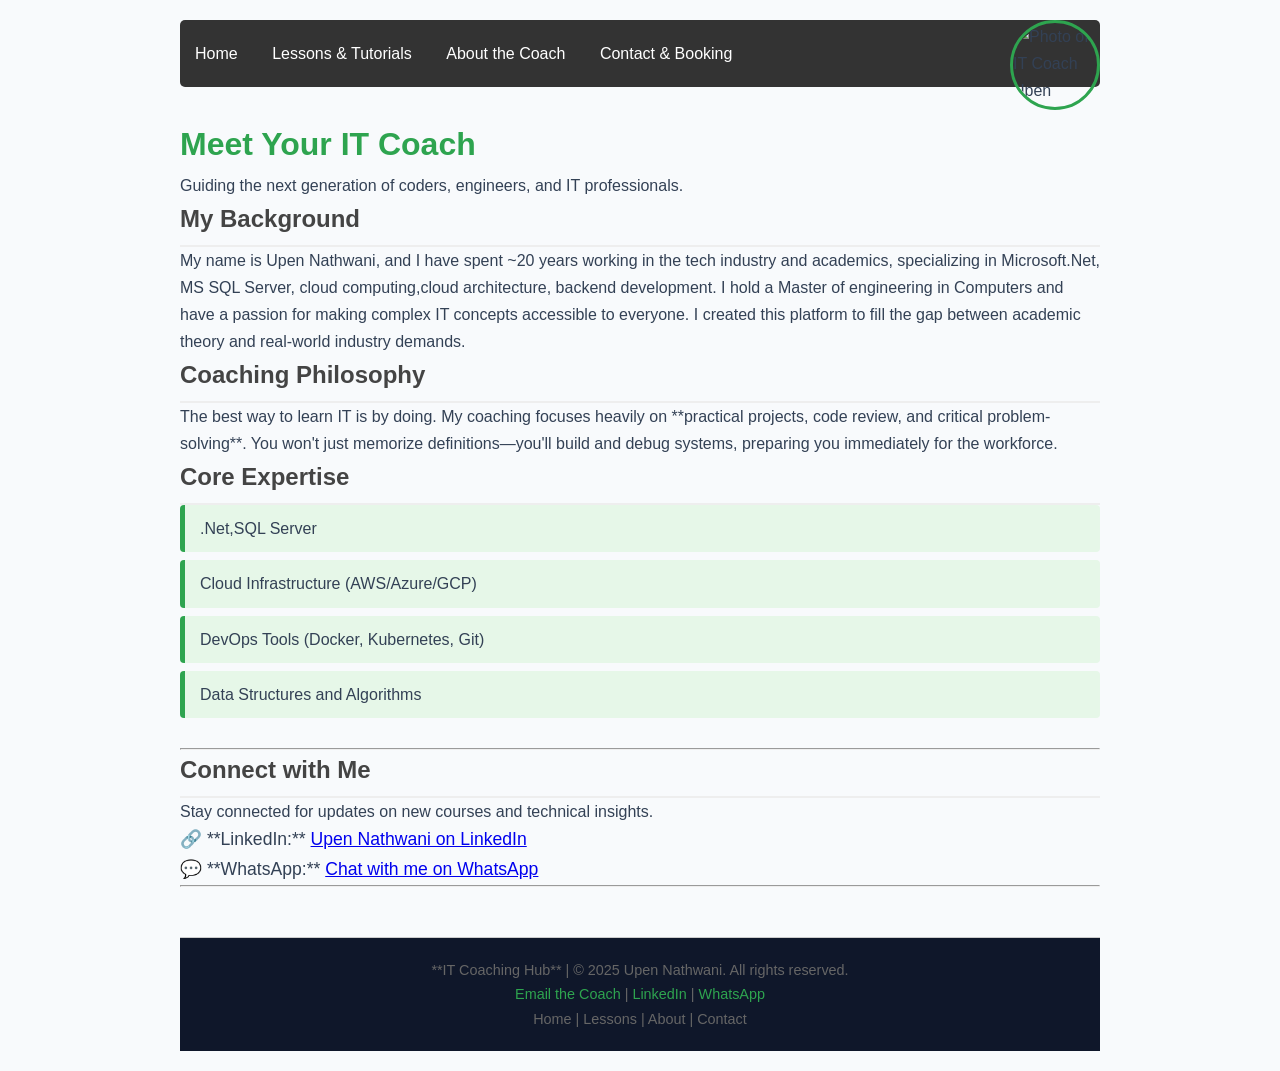
==== about.html @ df8e2bb2 "Add stylesheet link to about.html" ====
<!DOCTYPE html>
<html>
<head>
    <title>About the Coach | IT Coaching Hub</title>
    <link rel="stylesheet" href="style.css">
    <style>
        /* Consistent styles from index.html */
        body { font-family: sans-serif; max-width: 960px; margin: 0 auto; padding: 20px; }
        h1 { color: #2ea44f; }
        h2 { border-bottom: 2px solid #eee; padding-bottom: 5px; color: #444; }

        /* Navigation styles */
        .nav-bar { 
            background: #333; 
            padding: 10px 0; 
            margin-bottom: 30px; 
            border-radius: 5px; 
        }
        .nav-bar a { 
            color: white; 
            text-decoration: none; 
            padding: 10px 15px; 
            display: inline-block; 
            transition: background 0.3s; 
        }
        .nav-bar a:hover { 
            background: #555; 
        }
        /* New: Expertise/Skill List Styling */
        .expertise-list {
            list-style: none; /* Removes standard bullets */
            padding: 0;
        }
        .expertise-list li {
            background: #e6f7e8; /* Light green background */
            margin-bottom: 8px;
            padding: 10px 15px;
            border-left: 5px solid #2ea44f; /* Green accent bar */
            border-radius: 4px;
        }
    </style>
</head>
<body>
    <style>
        .profile-photo {
            width: 90px;       /* Set image size */
            height: 90px;
            border-radius: 50%; /* Makes the image circular */
            object-fit: cover;  /* Ensures the photo looks good inside the circle */
            float: right;       /* Aligns the photo to the right of the text */
            margin: 0 0 20px 20px; /* Gives some space around the image */
            border: 3px solid #2ea44f; /* Green border for accent */
        }
    </style>
    <img src="Upen.jpg" alt="Photo of IT Coach Upen Nathwani" class="profile-photo">
    <div class="nav-bar">
        <a href="index.html">Home</a>
        <a href="lessons.html">Lessons & Tutorials</a>
        <a href="about.html">About the Coach</a>
        <a href="contact.html">Contact & Booking</a>
    </div>
    <h1>Meet Your IT Coach</h1>
    <p>Guiding the next generation of coders, engineers, and IT professionals.</p>

    <h2>My Background</h2>
    <p>
        My name is Upen Nathwani, and I have spent ~20 years working in the tech industry and academics, specializing in Microsoft.Net, MS SQL Server, cloud computing,cloud architecture, backend development. I hold a Master of engineering in Computers and have a passion for making complex IT concepts accessible to everyone. I created this platform to fill the gap between academic theory and real-world industry demands.
    </p>
    
    <h2>Coaching Philosophy</h2>
    <p>
        The best way to learn IT is by doing. My coaching focuses heavily on **practical projects, code review, and critical problem-solving**. You won't just memorize definitions—you'll build and debug systems, preparing you immediately for the workforce.
    </p>
    <h2>Core Expertise</h2>
    <ul class="expertise-list">
        <li>.Net,SQL Server</li>
        <li>Cloud Infrastructure (AWS/Azure/GCP)</li>
        <li>DevOps Tools (Docker, Kubernetes, Git)</li>
        <li>Data Structures and Algorithms</li>
    </ul>
<hr style="margin-top: 30px;">
    <h2>Connect with Me</h2>
    <p>
        Stay connected for updates on new courses and technical insights.
    </p>
    <p style="font-size: 1.1em;">
        🔗 **LinkedIn:** <a href="https://www.linkedin.com/in/upen-nathwani/" target="_blank" rel="noopener noreferrer">Upen Nathwani on LinkedIn</a><br>
        💬 **WhatsApp:** <a href="https://wa.me/919409413838" target="_blank" rel="noopener noreferrer">Chat with me on WhatsApp</a>
    </p>
    <hr>
     <footer style="margin-top: 50px; padding: 20px 0; border-top: 1px solid #ccc; text-align: center; font-size: 0.9em; color: #666;">
    <p>
        **IT Coaching Hub** | &copy; 2025 Upen Nathwani. All rights reserved.
    </p>
    <p>
        <a href="mailto:upen.nathwani@gmail.com" style="color: #2ea44f; text-decoration: none;">Email the Coach</a> 
        | 
        <a href="https://www.linkedin.com/in/upen-nathwani/" target="_blank" rel="noopener noreferrer" style="color: #2ea44f; text-decoration: none;">LinkedIn</a>
        |
        <a href="https://wa.me/919409413838" target="_blank" rel="noopener noreferrer" style="color: #2ea44f; text-decoration: none;">WhatsApp</a>
    </p>
    <p>
        <a href="index.html" style="color: #666;">Home</a> | 
        <a href="lessons.html" style="color: #666;">Lessons</a> | 
        <a href="about.html" style="color: #666;">About</a> |
        <a href="contact.html" style="color: #666;">Contact</a>
    </p>
</footer>
    </body>
</html>
---- style.css ----
@import url('https://fonts.googleapis.com/css2?family=Inter:wght@300;400;500;600;700&display=swap');

*{
    margin:0;
    padding:0;
    box-sizing:border-box;
}

:root{
    --primary:#2563eb;
    --secondary:#1e293b;
    --accent:#14b8a6;
    --background:#f8fafc;
    --white:#ffffff;
}

body{
    font-family:'Inter',sans-serif;
    background:var(--background);
    color:#334155;
    line-height:1.7;
}

/* NAVIGATION */

.navbar{
    background:white;
    box-shadow:0 2px 15px rgba(0,0,0,.08);
    position:sticky;
    top:0;
    z-index:1000;
}

.nav-container{
    max-width:1200px;
    margin:auto;
    padding:15px 20px;
    display:flex;
    justify-content:space-between;
    align-items:center;
}

.logo{
    color:var(--primary);
    font-size:1.4rem;
    font-weight:700;
}

.nav-links a{
    text-decoration:none;
    margin-left:20px;
    color:var(--secondary);
    font-weight:500;
}

.nav-links a:hover{
    color:var(--primary);
}

/* PAGE HEADER */

.page-header{
    background:linear-gradient(
        135deg,
        #2563eb,
        #1d4ed8
    );
    color:white;
    text-align:center;
    padding:80px 20px;
}

.page-header h1{
    font-size:3rem;
    margin-bottom:10px;
}

/* CONTENT */

.container{
    max-width:1200px;
    margin:auto;
    padding:60px 20px;
}

.card{
    background:white;
    padding:30px;
    border-radius:15px;
    box-shadow:0 5px 20px rgba(0,0,0,.08);
    margin-bottom:25px;
}

.card h2{
    color:var(--primary);
    margin-bottom:15px;
}

/* GRID */

.grid{
    display:grid;
    grid-template-columns:
    repeat(auto-fit,minmax(280px,1fr));
    gap:25px;
}

/* COURSE CARD */

.course-card{
    background:white;
    border-radius:15px;
    padding:25px;
    text-align:center;
    box-shadow:0 5px 20px rgba(0,0,0,.08);
    transition:.3s;
}

.course-card:hover{
    transform:translateY(-6px);
}

.course-card h3{
    color:var(--primary);
}

/* PROFILE */

.profile{
    display:flex;
    align-items:center;
    gap:40px;
}

.profile img{
    width:250px;
    border-radius:20px;
    box-shadow:0 10px 30px rgba(0,0,0,.15);
}

/* BUTTON */

.btn{
    display:inline-block;
    margin-top:15px;
    background:var(--primary);
    color:white;
    text-decoration:none;
    padding:12px 25px;
    border-radius:8px;
}

.btn:hover{
    opacity:.9;
}

/* CONTACT BOX */

.contact-box{
    background:white;
    padding:30px;
    border-radius:15px;
    box-shadow:0 5px 20px rgba(0,0,0,.08);
}

/* FOOTER */

footer{
    background:#0f172a;
    color:white;
    text-align:center;
    padding:30px;
    margin-top:50px;
}

footer a{
    color:#93c5fd;
    text-decoration:none;
}

/* MOBILE */

@media(max-width:768px){

.profile{
    flex-direction:column;
    text-align:center;
}

.nav-container{
    flex-direction:column;
}

.nav-links{
    margin-top:10px;
}

.page-header h1{
    font-size:2rem;
}
}
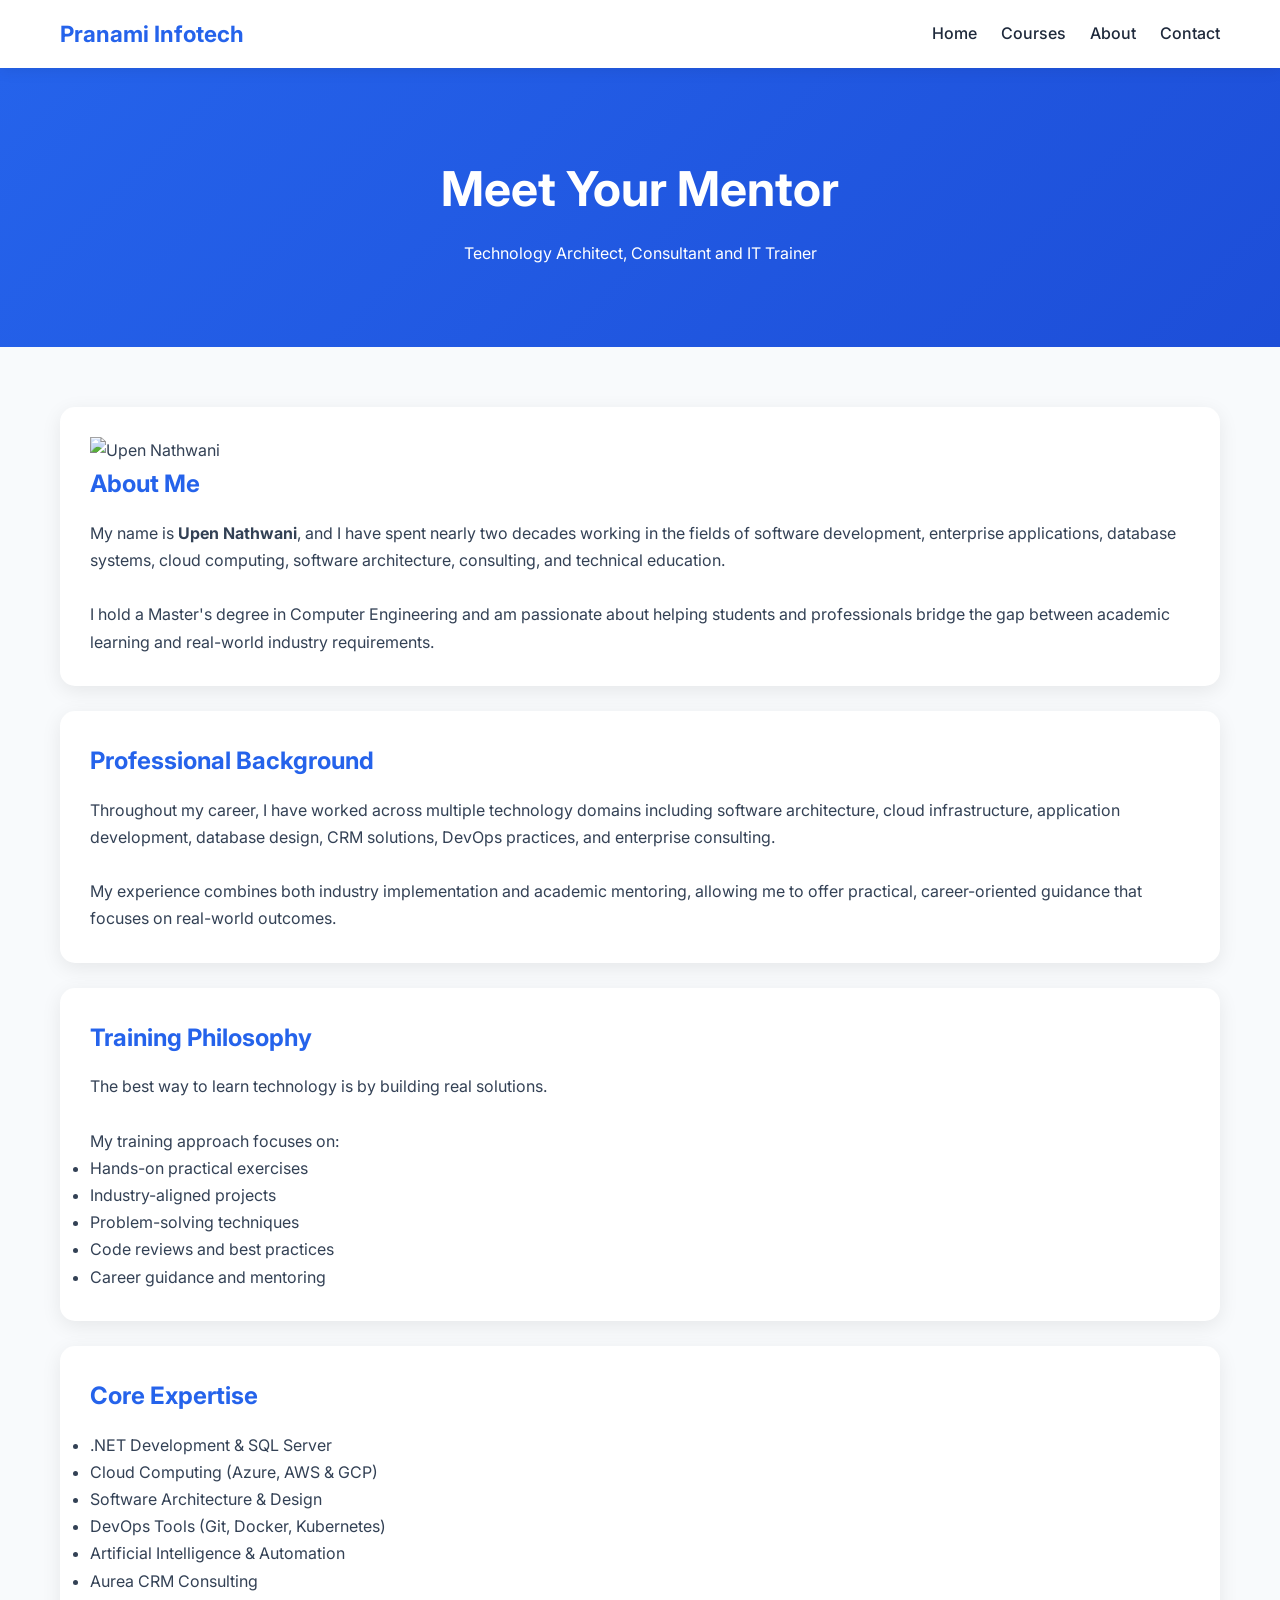
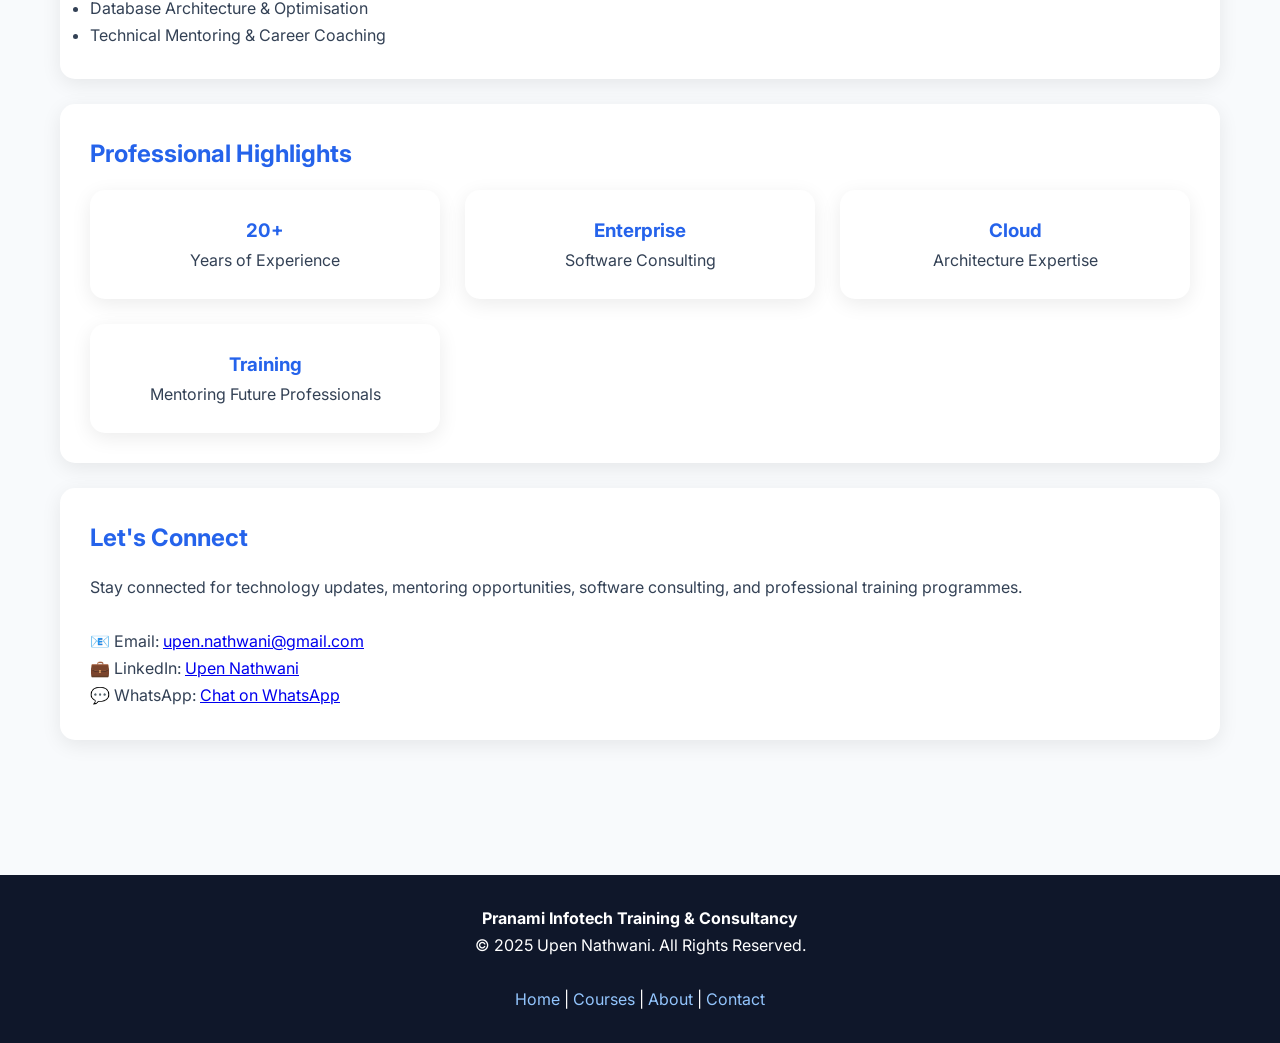
==== commit 74a36c26: "Add about.html with mentor profile and details" ====
--- a/about.html
+++ b/about.html
@@ -1,110 +1,225 @@
 <!DOCTYPE html>
-<html>
+<html lang="en">
 <head>
-    <title>About the Coach | IT Coaching Hub</title>
+    <meta charset="UTF-8">
+    <meta name="viewport" content="width=device-width, initial-scale=1.0">
+
+    <title>About | Pranami Infotech Training & Consultancy</title>
+
     <link rel="stylesheet" href="style.css">
-    <style>
-        /* Consistent styles from index.html */
-        body { font-family: sans-serif; max-width: 960px; margin: 0 auto; padding: 20px; }
-        h1 { color: #2ea44f; }
-        h2 { border-bottom: 2px solid #eee; padding-bottom: 5px; color: #444; }
-
-        /* Navigation styles */
-        .nav-bar { 
-            background: #333; 
-            padding: 10px 0; 
-            margin-bottom: 30px; 
-            border-radius: 5px; 
-        }
-        .nav-bar a { 
-            color: white; 
-            text-decoration: none; 
-            padding: 10px 15px; 
-            display: inline-block; 
-            transition: background 0.3s; 
-        }
-        .nav-bar a:hover { 
-            background: #555; 
-        }
-        /* New: Expertise/Skill List Styling */
-        .expertise-list {
-            list-style: none; /* Removes standard bullets */
-            padding: 0;
-        }
-        .expertise-list li {
-            background: #e6f7e8; /* Light green background */
-            margin-bottom: 8px;
-            padding: 10px 15px;
-            border-left: 5px solid #2ea44f; /* Green accent bar */
-            border-radius: 4px;
-        }
-    </style>
 </head>
+
 <body>
-    <style>
-        .profile-photo {
-            width: 90px;       /* Set image size */
-            height: 90px;
-            border-radius: 50%; /* Makes the image circular */
-            object-fit: cover;  /* Ensures the photo looks good inside the circle */
-            float: right;       /* Aligns the photo to the right of the text */
-            margin: 0 0 20px 20px; /* Gives some space around the image */
-            border: 3px solid #2ea44f; /* Green border for accent */
-        }
-    </style>
-    <img src="Upen.jpg" alt="Photo of IT Coach Upen Nathwani" class="profile-photo">
-    <div class="nav-bar">
-        <a href="index.html">Home</a>
-        <a href="lessons.html">Lessons & Tutorials</a>
-        <a href="about.html">About the Coach</a>
-        <a href="contact.html">Contact & Booking</a>
+
+    <!-- Navigation -->
+    <nav class="navbar">
+        <div class="nav-container">
+            <div class="logo">
+                Pranami Infotech
+            </div>
+
+            <div class="nav-links">
+                <a href="index.html">Home</a>
+                <a href="lessons.html">Courses</a>
+                <a href="about.html">About</a>
+                <a href="contact.html">Contact</a>
+            </div>
+        </div>
+    </nav>
+
+    <!-- Header -->
+    <header class="page-header">
+        <h1>Meet Your Mentor</h1>
+        <p>
+            Technology Architect, Consultant and IT Trainer
+        </p>
+    </header>
+
+    <!-- Main Content -->
+    <div class="container">
+
+        <!-- Profile Card -->
+        <div class="card">
+
+            <img src="Upen.jpg"
+                 alt="Upen Nathwani"
+                 class="profile-photo">
+
+            <h2>About Me</h2>
+
+            <p>
+                My name is <strong>Upen Nathwani</strong>, and I have spent nearly
+                two decades working in the fields of software development,
+                enterprise applications, database systems, cloud computing,
+                software architecture, consulting, and technical education.
+            </p>
+
+            <br>
+
+            <p>
+                I hold a Master's degree in Computer Engineering and am passionate
+                about helping students and professionals bridge the gap between
+                academic learning and real-world industry requirements.
+            </p>
+
+        </div>
+
+        <!-- Background -->
+        <div class="card">
+
+            <h2>Professional Background</h2>
+
+            <p>
+                Throughout my career, I have worked across multiple technology domains
+                including software architecture, cloud infrastructure,
+                application development, database design, CRM solutions,
+                DevOps practices, and enterprise consulting.
+            </p>
+
+            <br>
+
+            <p>
+                My experience combines both industry implementation and
+                academic mentoring, allowing me to offer practical,
+                career-oriented guidance that focuses on real-world outcomes.
+            </p>
+
+        </div>
+
+        <!-- Philosophy -->
+        <div class="card">
+
+            <h2>Training Philosophy</h2>
+
+            <p>
+                The best way to learn technology is by building real solutions.
+            </p>
+
+            <br>
+
+            <p>
+                My training approach focuses on:
+            </p>
+
+            <ul class="expertise-list">
+                <li>Hands-on practical exercises</li>
+                <li>Industry-aligned projects</li>
+                <li>Problem-solving techniques</li>
+                <li>Code reviews and best practices</li>
+                <li>Career guidance and mentoring</li>
+            </ul>
+
+        </div>
+
+        <!-- Expertise -->
+        <div class="card">
+
+            <h2>Core Expertise</h2>
+
+            <ul class="expertise-list">
+                <li>.NET Development & SQL Server</li>
+                <li>Cloud Computing (Azure, AWS & GCP)</li>
+                <li>Software Architecture & Design</li>
+                <li>DevOps Tools (Git, Docker, Kubernetes)</li>
+                <li>Artificial Intelligence & Automation</li>
+                <li>Aurea CRM Consulting</li>
+                <li>Database Architecture & Optimisation</li>
+                <li>Technical Mentoring & Career Coaching</li>
+            </ul>
+
+        </div>
+
+        <!-- Highlights -->
+        <div class="card">
+
+            <h2>Professional Highlights</h2>
+
+            <div class="grid">
+
+                <div class="course-card">
+                    <h3>20+</h3>
+                    <p>Years of Experience</p>
+                </div>
+
+                <div class="course-card">
+                    <h3>Enterprise</h3>
+                    <p>Software Consulting</p>
+                </div>
+
+                <div class="course-card">
+                    <h3>Cloud</h3>
+                    <p>Architecture Expertise</p>
+                </div>
+
+                <div class="course-card">
+                    <h3>Training</h3>
+                    <p>Mentoring Future Professionals</p>
+                </div>
+
+            </div>
+
+        </div>
+
+        <!-- Connect -->
+        <div class="card">
+
+            <h2>Let's Connect</h2>
+
+            <p>
+                Stay connected for technology updates, mentoring opportunities,
+                software consulting, and professional training programmes.
+            </p>
+
+            <br>
+
+            <p>
+                📧 Email:
+                <a href="mailto:upen.nathwani@gmail.com">
+                    upen.nathwani@gmail.com
+                </a>
+            </p>
+
+            <p>
+                💼 LinkedIn:
+                <a href="https://www.linkedin.com/in/upen-nathwani/"
+                   target="_blank">
+                    Upen Nathwani
+                </a>
+            </p>
+
+            <p>
+                💬 WhatsApp:
+                <a href="https://wa.me/919409413838"
+                   target="_blank">
+                    Chat on WhatsApp
+                </a>
+            </p>
+
+        </div>
+
     </div>
-    <h1>Meet Your IT Coach</h1>
-    <p>Guiding the next generation of coders, engineers, and IT professionals.</p>
-
-    <h2>My Background</h2>
-    <p>
-        My name is Upen Nathwani, and I have spent ~20 years working in the tech industry and academics, specializing in Microsoft.Net, MS SQL Server, cloud computing,cloud architecture, backend development. I hold a Master of engineering in Computers and have a passion for making complex IT concepts accessible to everyone. I created this platform to fill the gap between academic theory and real-world industry demands.
-    </p>
-    
-    <h2>Coaching Philosophy</h2>
-    <p>
-        The best way to learn IT is by doing. My coaching focuses heavily on **practical projects, code review, and critical problem-solving**. You won't just memorize definitions—you'll build and debug systems, preparing you immediately for the workforce.
-    </p>
-    <h2>Core Expertise</h2>
-    <ul class="expertise-list">
-        <li>.Net,SQL Server</li>
-        <li>Cloud Infrastructure (AWS/Azure/GCP)</li>
-        <li>DevOps Tools (Docker, Kubernetes, Git)</li>
-        <li>Data Structures and Algorithms</li>
-    </ul>
-<hr style="margin-top: 30px;">
-    <h2>Connect with Me</h2>
-    <p>
-        Stay connected for updates on new courses and technical insights.
-    </p>
-    <p style="font-size: 1.1em;">
-        🔗 **LinkedIn:** <a href="https://www.linkedin.com/in/upen-nathwani/" target="_blank" rel="noopener noreferrer">Upen Nathwani on LinkedIn</a><br>
-        💬 **WhatsApp:** <a href="https://wa.me/919409413838" target="_blank" rel="noopener noreferrer">Chat with me on WhatsApp</a>
-    </p>
-    <hr>
-     <footer style="margin-top: 50px; padding: 20px 0; border-top: 1px solid #ccc; text-align: center; font-size: 0.9em; color: #666;">
-    <p>
-        **IT Coaching Hub** | &copy; 2025 Upen Nathwani. All rights reserved.
-    </p>
-    <p>
-        <a href="mailto:upen.nathwani@gmail.com" style="color: #2ea44f; text-decoration: none;">Email the Coach</a> 
-        | 
-        <a href="https://www.linkedin.com/in/upen-nathwani/" target="_blank" rel="noopener noreferrer" style="color: #2ea44f; text-decoration: none;">LinkedIn</a>
-        |
-        <a href="https://wa.me/919409413838" target="_blank" rel="noopener noreferrer" style="color: #2ea44f; text-decoration: none;">WhatsApp</a>
-    </p>
-    <p>
-        <a href="index.html" style="color: #666;">Home</a> | 
-        <a href="lessons.html" style="color: #666;">Lessons</a> | 
-        <a href="about.html" style="color: #666;">About</a> |
-        <a href="contact.html" style="color: #666;">Contact</a>
-    </p>
-</footer>
-    </body>
+
+    <!-- Footer -->
+    <footer>
+
+        <p>
+            <strong>Pranami Infotech Training & Consultancy</strong>
+        </p>
+
+        <p>
+            © 2025 Upen Nathwani. All Rights Reserved.
+        </p>
+
+        <br>
+
+        <p>
+            <a href="index.html">Home</a> |
+            <a href="lessons.html">Courses</a> |
+            <a href="about.html">About</a> |
+            <a href="contact.html">Contact</a>
+        </p>
+
+    </footer>
+
+</body>
 </html>
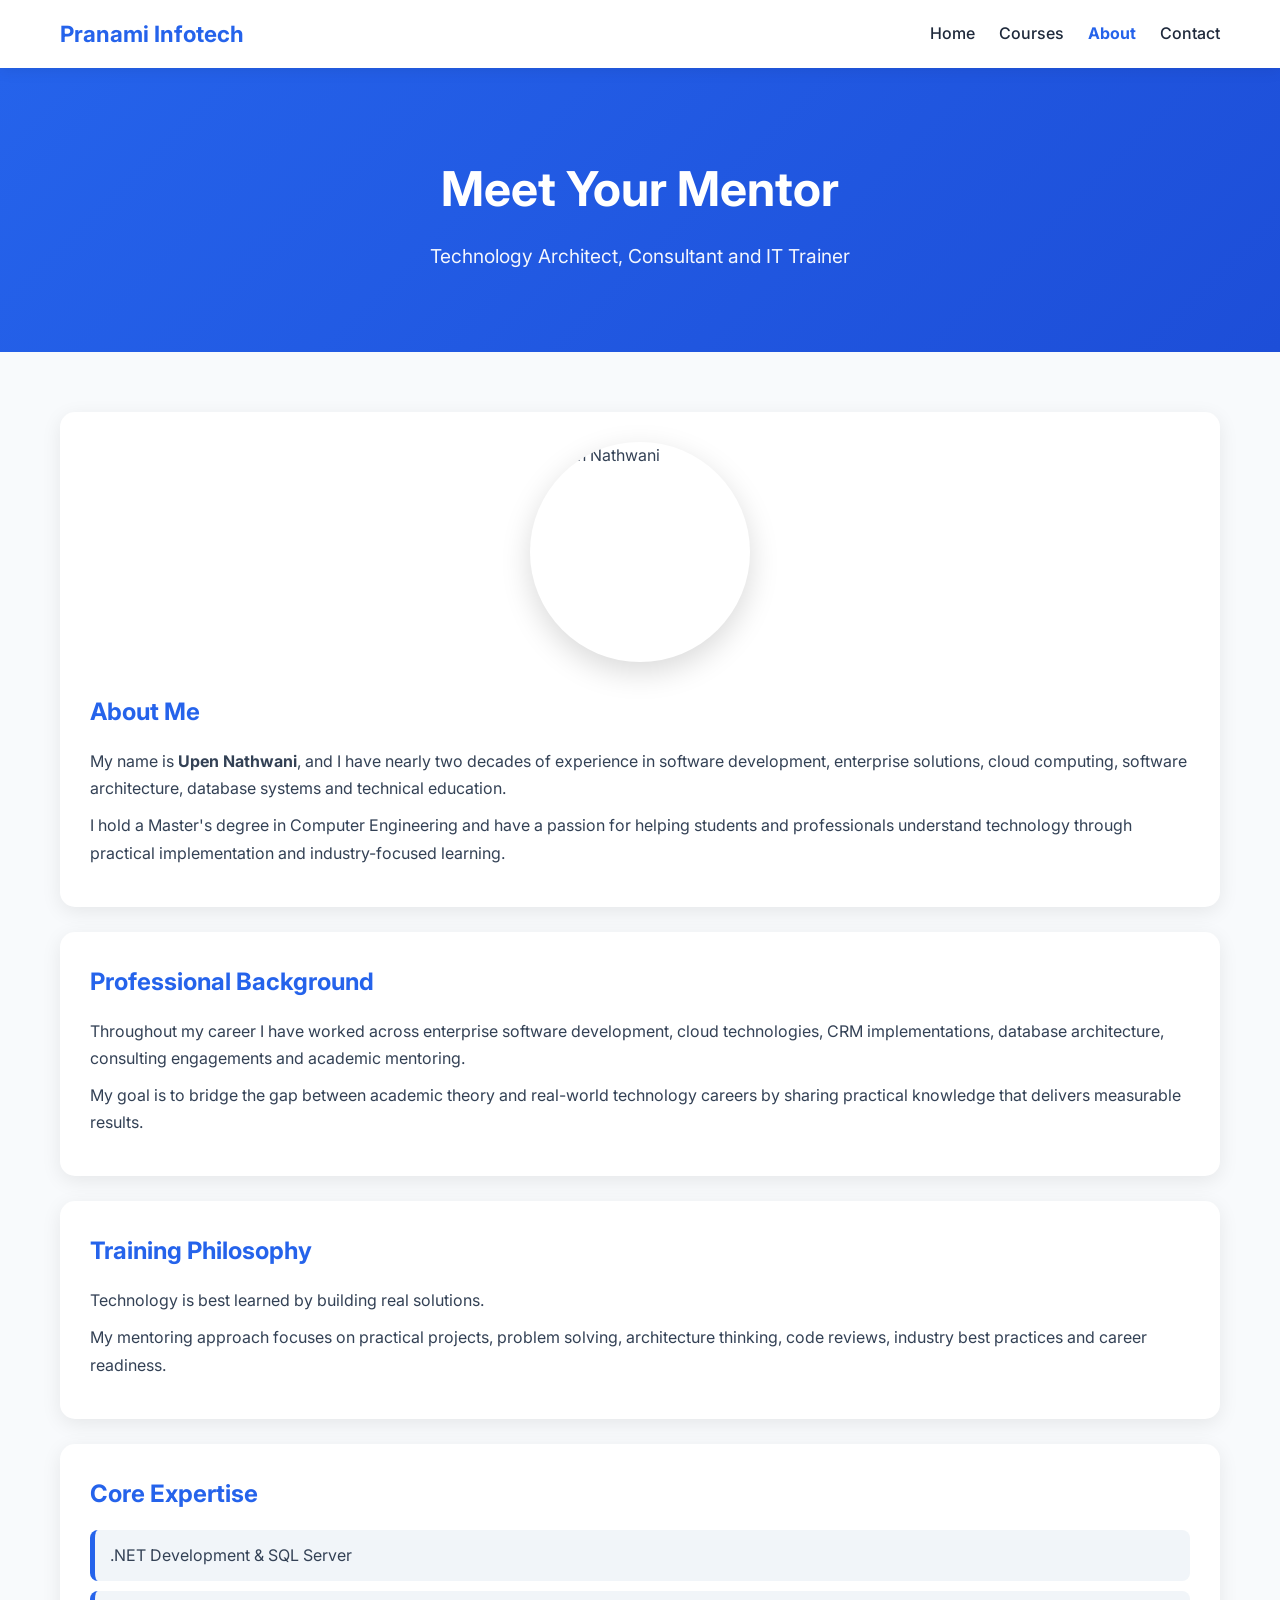
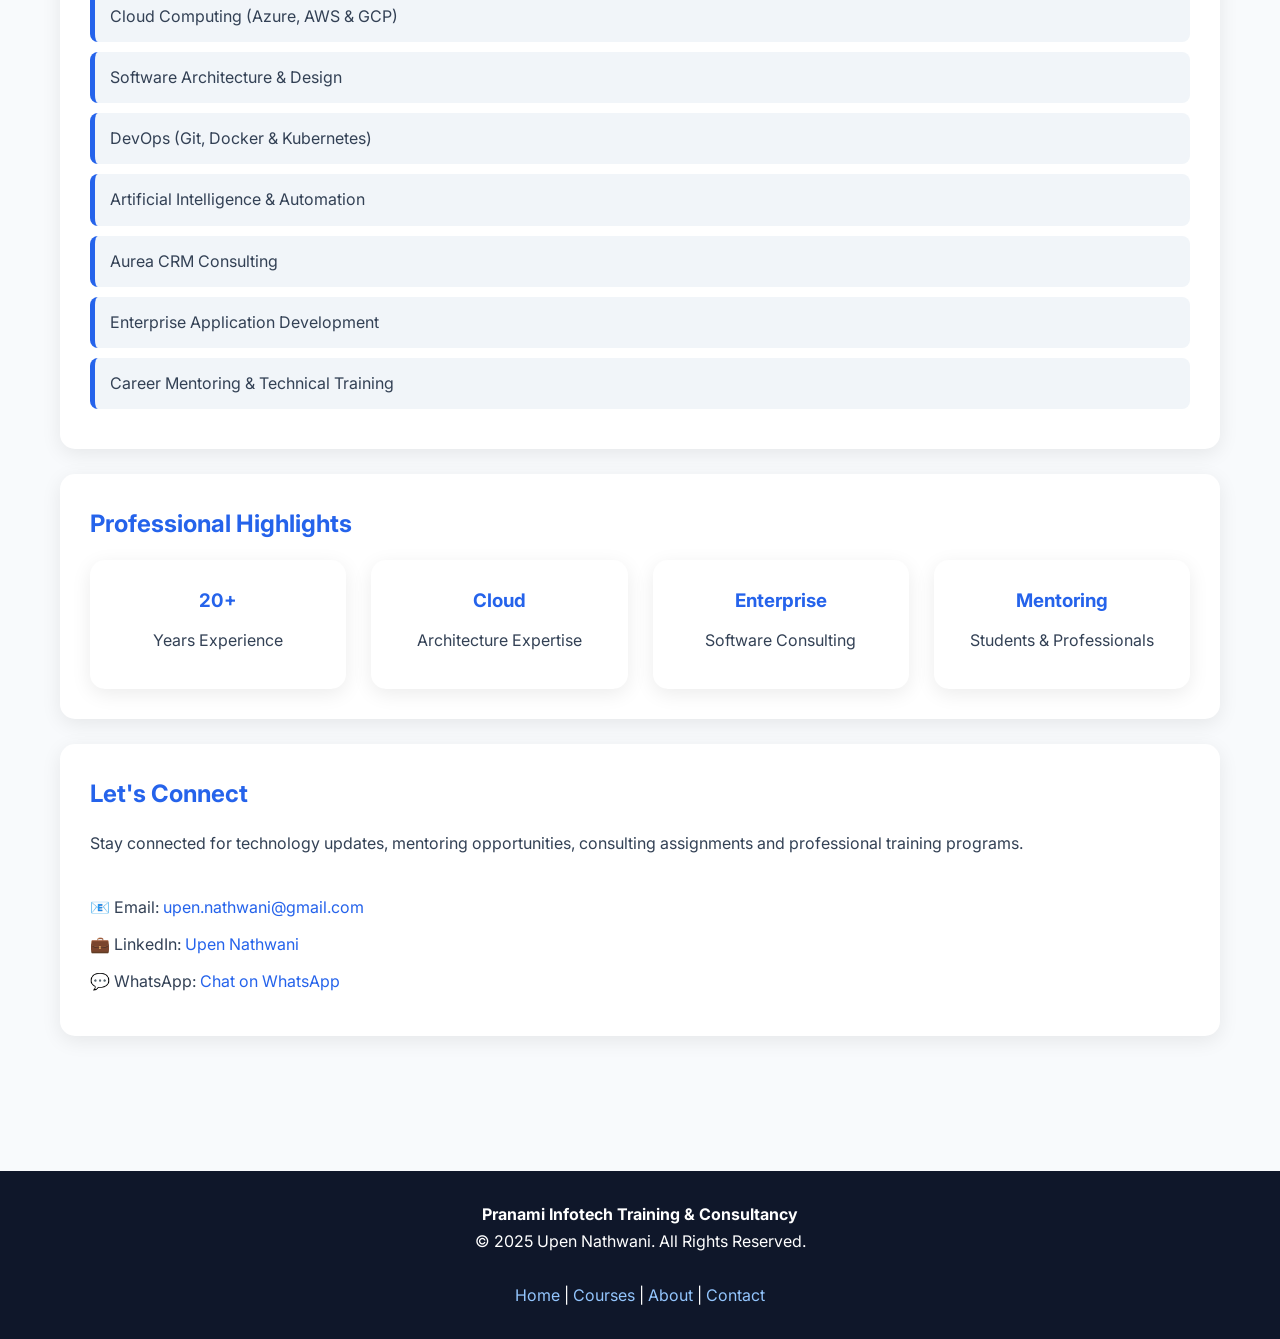
==== commit 7bc7d8be: "Refactor about.html for clarity and updates" ====
--- a/about.html
+++ b/about.html
@@ -1,5 +1,6 @@
 <!DOCTYPE html>
 <html lang="en">
+
 <head>
     <meta charset="UTF-8">
     <meta name="viewport" content="width=device-width, initial-scale=1.0">
@@ -11,9 +12,9 @@
 
 <body>
 
-    <!-- Navigation -->
     <nav class="navbar">
         <div class="nav-container">
+
             <div class="logo">
                 Pranami Infotech
             </div>
@@ -21,13 +22,13 @@
             <div class="nav-links">
                 <a href="index.html">Home</a>
                 <a href="lessons.html">Courses</a>
-                <a href="about.html">About</a>
+                <a href="about.html" class="active">About</a>
                 <a href="contact.html">Contact</a>
             </div>
+
         </div>
     </nav>
 
-    <!-- Header -->
     <header class="page-header">
         <h1>Meet Your Mentor</h1>
         <p>
@@ -35,10 +36,8 @@
         </p>
     </header>
 
-    <!-- Main Content -->
     <div class="container">
 
-        <!-- Profile Card -->
         <div class="card">
 
             <img src="Upen.jpg"
@@ -48,70 +47,53 @@
             <h2>About Me</h2>
 
             <p>
-                My name is <strong>Upen Nathwani</strong>, and I have spent nearly
-                two decades working in the fields of software development,
-                enterprise applications, database systems, cloud computing,
-                software architecture, consulting, and technical education.
-            </p>
-
-            <br>
-
-            <p>
-                I hold a Master's degree in Computer Engineering and am passionate
-                about helping students and professionals bridge the gap between
-                academic learning and real-world industry requirements.
-            </p>
-
-        </div>
-
-        <!-- Background -->
+                My name is <strong>Upen Nathwani</strong>, and I have nearly two decades of experience
+                in software development, enterprise solutions, cloud computing,
+                software architecture, database systems and technical education.
+            </p>
+
+            <p>
+                I hold a Master's degree in Computer Engineering and have a passion
+                for helping students and professionals understand technology
+                through practical implementation and industry-focused learning.
+            </p>
+
+        </div>
+
         <div class="card">
 
             <h2>Professional Background</h2>
 
             <p>
-                Throughout my career, I have worked across multiple technology domains
-                including software architecture, cloud infrastructure,
-                application development, database design, CRM solutions,
-                DevOps practices, and enterprise consulting.
-            </p>
-
-            <br>
-
-            <p>
-                My experience combines both industry implementation and
-                academic mentoring, allowing me to offer practical,
-                career-oriented guidance that focuses on real-world outcomes.
-            </p>
-
-        </div>
-
-        <!-- Philosophy -->
+                Throughout my career I have worked across enterprise software development,
+                cloud technologies, CRM implementations, database architecture,
+                consulting engagements and academic mentoring.
+            </p>
+
+            <p>
+                My goal is to bridge the gap between academic theory and real-world
+                technology careers by sharing practical knowledge that delivers
+                measurable results.
+            </p>
+
+        </div>
+
         <div class="card">
 
             <h2>Training Philosophy</h2>
 
             <p>
-                The best way to learn technology is by building real solutions.
-            </p>
-
-            <br>
-
-            <p>
-                My training approach focuses on:
-            </p>
-
-            <ul class="expertise-list">
-                <li>Hands-on practical exercises</li>
-                <li>Industry-aligned projects</li>
-                <li>Problem-solving techniques</li>
-                <li>Code reviews and best practices</li>
-                <li>Career guidance and mentoring</li>
-            </ul>
-
-        </div>
-
-        <!-- Expertise -->
+                Technology is best learned by building real solutions.
+            </p>
+
+            <p>
+                My mentoring approach focuses on practical projects,
+                problem solving, architecture thinking, code reviews,
+                industry best practices and career readiness.
+            </p>
+
+        </div>
+
         <div class="card">
 
             <h2>Core Expertise</h2>
@@ -120,16 +102,15 @@
                 <li>.NET Development & SQL Server</li>
                 <li>Cloud Computing (Azure, AWS & GCP)</li>
                 <li>Software Architecture & Design</li>
-                <li>DevOps Tools (Git, Docker, Kubernetes)</li>
+                <li>DevOps (Git, Docker & Kubernetes)</li>
                 <li>Artificial Intelligence & Automation</li>
                 <li>Aurea CRM Consulting</li>
-                <li>Database Architecture & Optimisation</li>
-                <li>Technical Mentoring & Career Coaching</li>
+                <li>Enterprise Application Development</li>
+                <li>Career Mentoring & Technical Training</li>
             </ul>
 
         </div>
 
-        <!-- Highlights -->
         <div class="card">
 
             <h2>Professional Highlights</h2>
@@ -138,7 +119,12 @@
 
                 <div class="course-card">
                     <h3>20+</h3>
-                    <p>Years of Experience</p>
+                    <p>Years Experience</p>
+                </div>
+
+                <div class="course-card">
+                    <h3>Cloud</h3>
+                    <p>Architecture Expertise</p>
                 </div>
 
                 <div class="course-card">
@@ -147,27 +133,21 @@
                 </div>
 
                 <div class="course-card">
-                    <h3>Cloud</h3>
-                    <p>Architecture Expertise</p>
-                </div>
-
-                <div class="course-card">
-                    <h3>Training</h3>
-                    <p>Mentoring Future Professionals</p>
+                    <h3>Mentoring</h3>
+                    <p>Students & Professionals</p>
                 </div>
 
             </div>
 
         </div>
 
-        <!-- Connect -->
         <div class="card">
 
             <h2>Let's Connect</h2>
 
             <p>
                 Stay connected for technology updates, mentoring opportunities,
-                software consulting, and professional training programmes.
+                consulting assignments and professional training programs.
             </p>
 
             <br>
@@ -199,7 +179,6 @@
 
     </div>
 
-    <!-- Footer -->
     <footer>
 
         <p>
@@ -222,4 +201,5 @@
     </footer>
 
 </body>
+
 </html>
--- a/style.css
+++ b/style.css
@@ -53,8 +53,10 @@
     font-weight:500;
 }
 
-.nav-links a:hover{
-    color:var(--primary);
+.nav-links a:hover,
+.nav-links a.active{
+    color:var(--primary);
+    font-weight:700;
 }
 
 /* PAGE HEADER */
@@ -75,6 +77,11 @@
     margin-bottom:10px;
 }
 
+.page-header p{
+    font-size:1.2rem;
+    opacity:.95;
+}
+
 /* CONTENT */
 
 .container{
@@ -89,11 +96,29 @@
     border-radius:15px;
     box-shadow:0 5px 20px rgba(0,0,0,.08);
     margin-bottom:25px;
+    transition:.3s;
+}
+
+.card:hover{
+    transform:translateY(-3px);
 }
 
 .card h2{
     color:var(--primary);
     margin-bottom:15px;
+}
+
+.card p{
+    margin-bottom:10px;
+}
+
+.card a{
+    color:var(--primary);
+    text-decoration:none;
+}
+
+.card a:hover{
+    text-decoration:underline;
 }
 
 /* GRID */
@@ -101,11 +126,11 @@
 .grid{
     display:grid;
     grid-template-columns:
-    repeat(auto-fit,minmax(280px,1fr));
+    repeat(auto-fit,minmax(250px,1fr));
     gap:25px;
 }
 
-/* COURSE CARD */
+/* COURSE / FEATURE CARD */
 
 .course-card{
     background:white;
@@ -122,20 +147,35 @@
 
 .course-card h3{
     color:var(--primary);
+    margin-bottom:10px;
 }
 
 /* PROFILE */
 
-.profile{
-    display:flex;
-    align-items:center;
-    gap:40px;
-}
-
-.profile img{
-    width:250px;
-    border-radius:20px;
+.profile-photo{
+    width:220px;
+    height:220px;
+    border-radius:50%;
+    object-fit:cover;
+    display:block;
+    margin:0 auto 30px;
     box-shadow:0 10px 30px rgba(0,0,0,.15);
+}
+
+/* EXPERTISE LIST */
+
+.expertise-list{
+    list-style:none;
+    padding:0;
+    margin-top:15px;
+}
+
+.expertise-list li{
+    background:#f1f5f9;
+    border-left:5px solid var(--primary);
+    padding:12px 15px;
+    margin-bottom:10px;
+    border-radius:8px;
 }
 
 /* BUTTON */
@@ -148,6 +188,7 @@
     text-decoration:none;
     padding:12px 25px;
     border-radius:8px;
+    transition:.3s;
 }
 
 .btn:hover{
@@ -178,24 +219,32 @@
     text-decoration:none;
 }
 
+footer a:hover{
+    text-decoration:underline;
+}
+
 /* MOBILE */
 
 @media(max-width:768px){
 
-.profile{
-    flex-direction:column;
-    text-align:center;
-}
-
-.nav-container{
-    flex-direction:column;
-}
-
-.nav-links{
-    margin-top:10px;
-}
-
-.page-header h1{
-    font-size:2rem;
-}
-}
+    .nav-container{
+        flex-direction:column;
+    }
+
+    .nav-links{
+        margin-top:10px;
+    }
+
+    .nav-links a{
+        margin:0 8px;
+    }
+
+    .page-header h1{
+        font-size:2rem;
+    }
+
+    .profile-photo{
+        width:180px;
+        height:180px;
+    }
+}
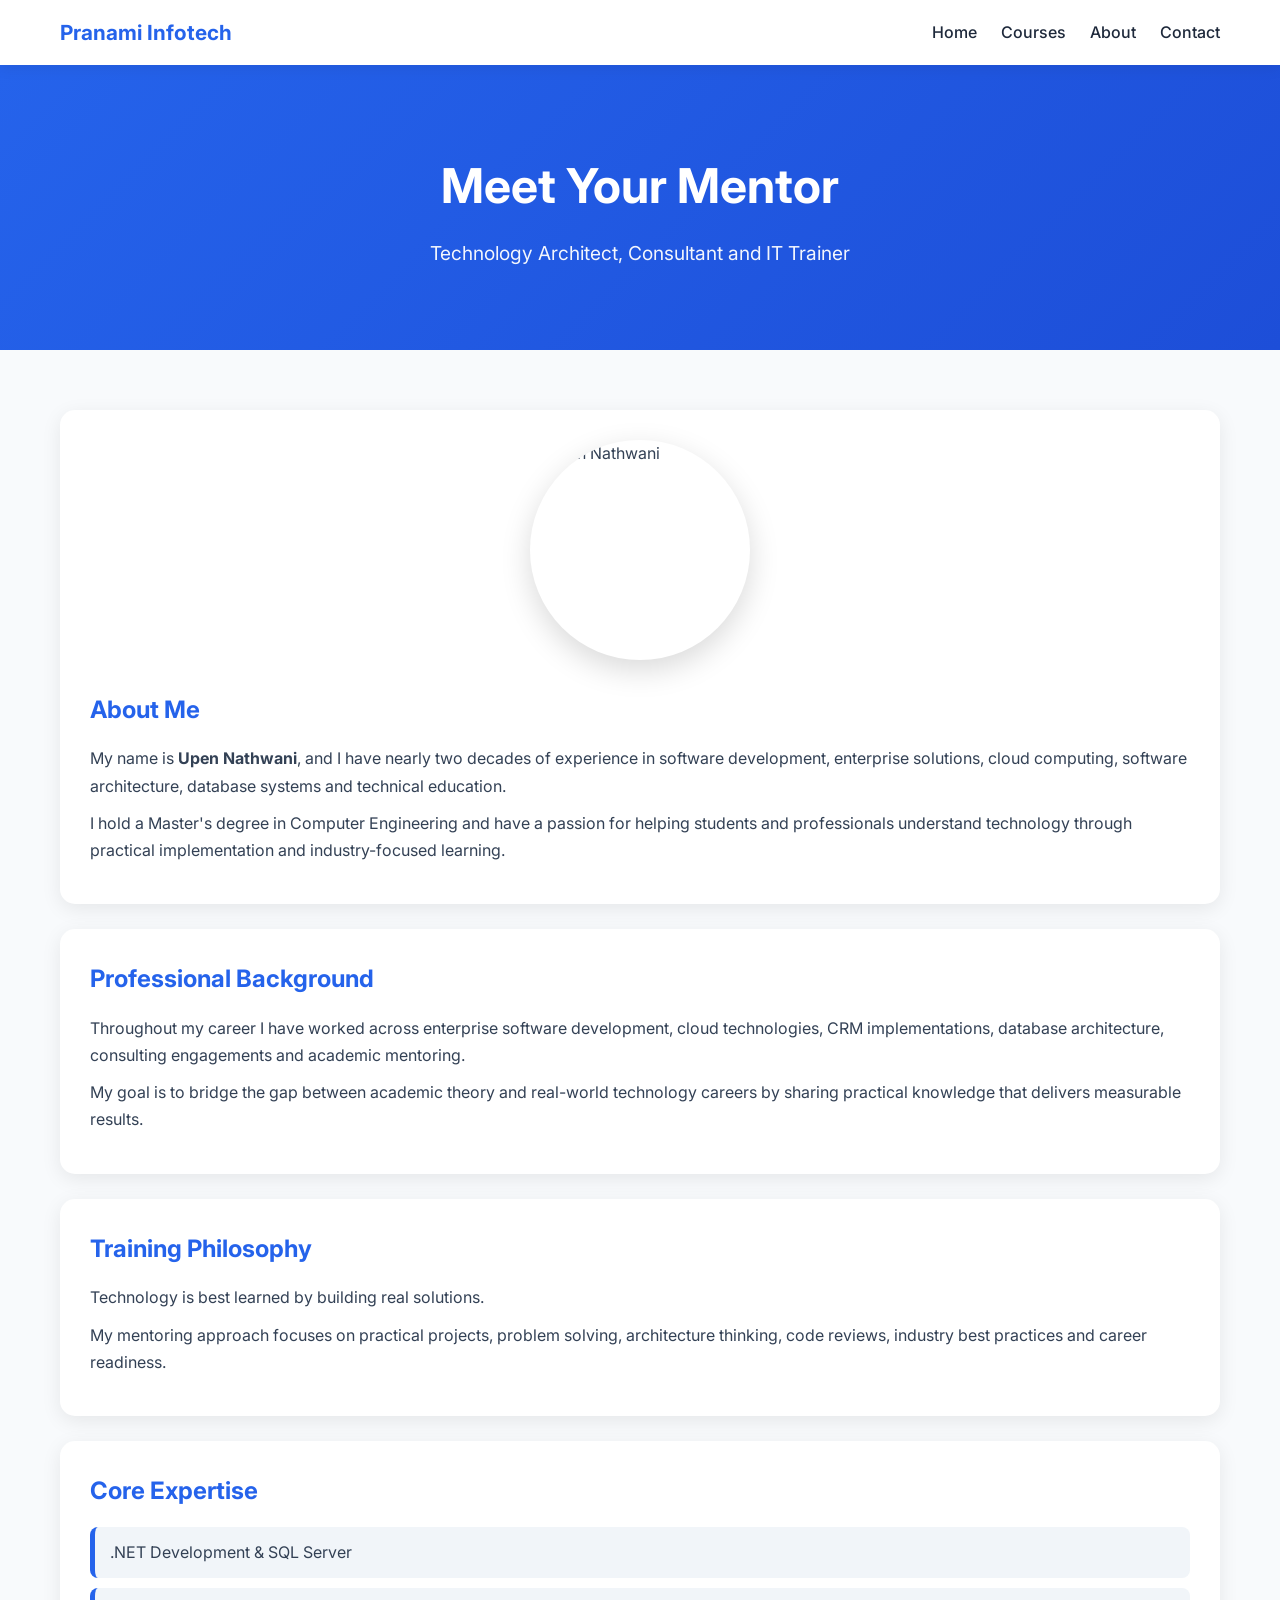
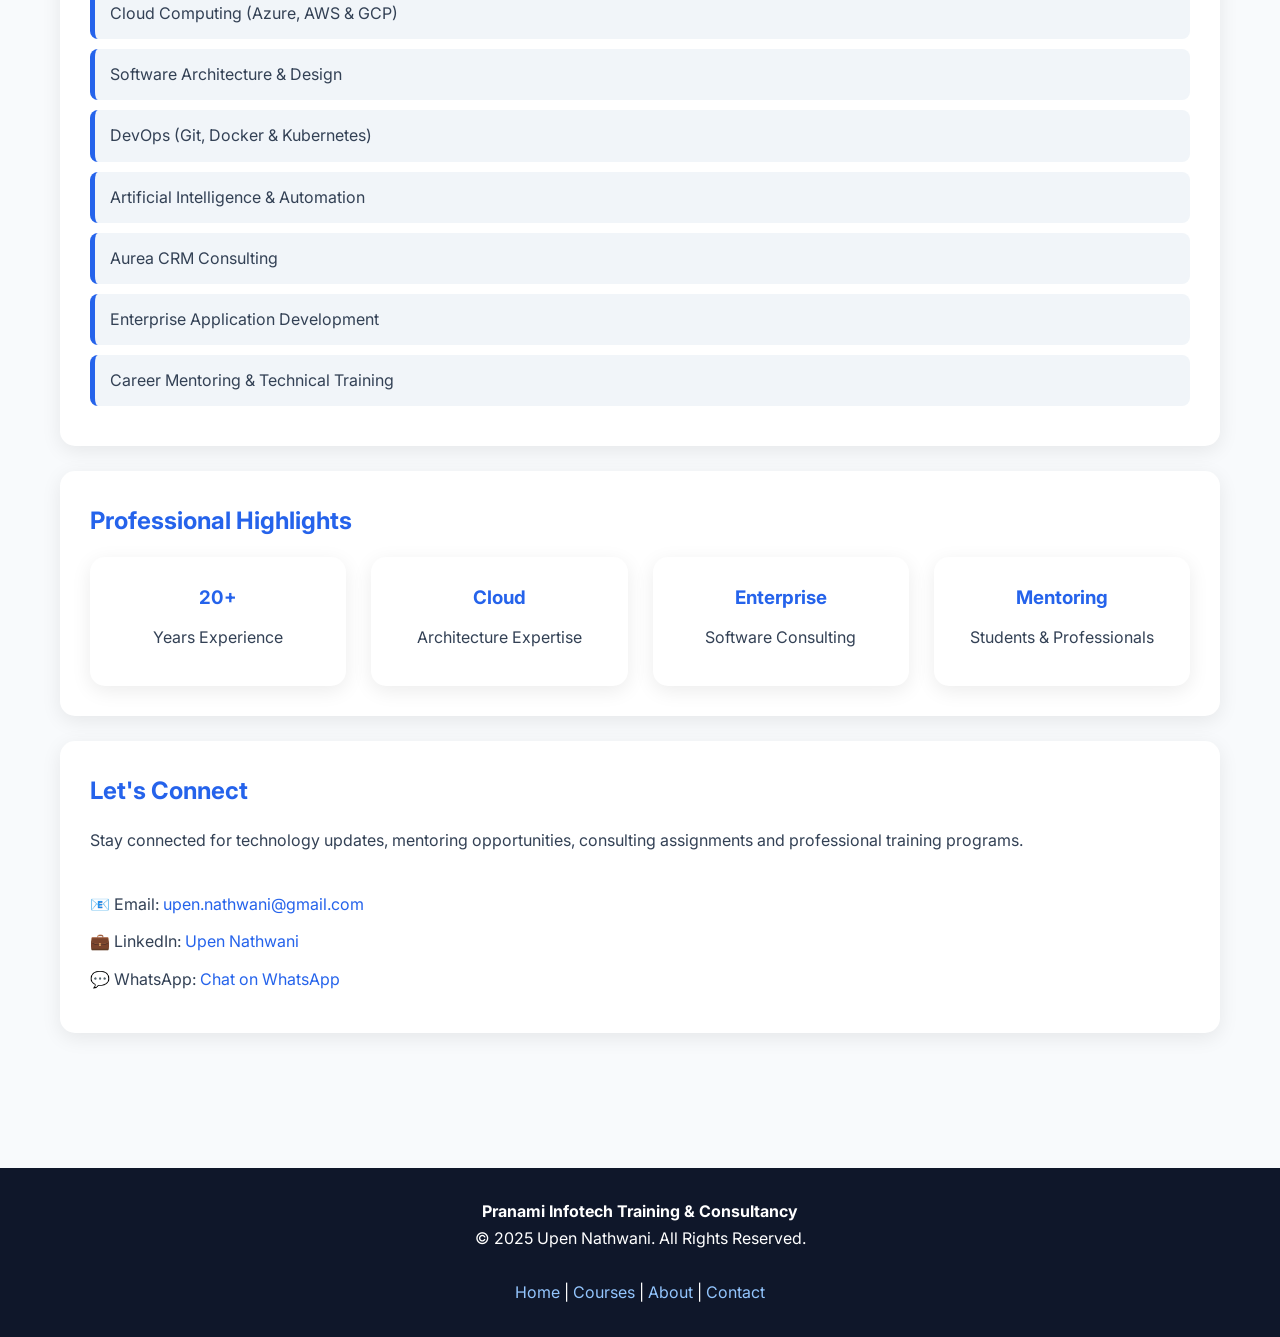
==== commit f17faa0e: "Fix navigation links in about.html" ====
--- a/about.html
+++ b/about.html
@@ -20,11 +20,11 @@
             </div>
 
             <div class="nav-links">
-                <a href="index.html">Home</a>
-                <a href="lessons.html">Courses</a>
-                <a href="about.html" class="active">About</a>
-                <a href="contact.html">Contact</a>
-            </div>
+    <a href="index.html">Home</a>
+    <a href="lessons.html">Courses</a>
+    <a href="about.html">About</a>
+    <a href="contact.html">Contact</a>
+</div>            
 
         </div>
     </nav>
--- a/style.css
+++ b/style.css
@@ -248,3 +248,48 @@
         height:180px;
     }
 }
+.site-logo{
+    width:40px;
+    height:40px;
+    object-fit:cover;
+    border-radius:8px;
+}
+
+.logo{
+    display:flex;
+    align-items:center;
+    gap:10px;
+    color:var(--primary);
+    font-size:1.3rem;
+    font-weight:700;
+}
+
+.whatsapp-float{
+    position:fixed;
+    bottom:20px;
+    right:20px;
+
+    width:60px;
+    height:60px;
+
+    background:#25D366;
+    color:white;
+
+    display:flex;
+    justify-content:center;
+    align-items:center;
+
+    border-radius:50%;
+
+    text-decoration:none;
+    font-size:28px;
+
+    box-shadow:0 5px 15px rgba(0,0,0,.3);
+
+    z-index:9999;
+}
+
+.whatsapp-float:hover{
+    transform:scale(1.1);
+    transition:.3s;
+}
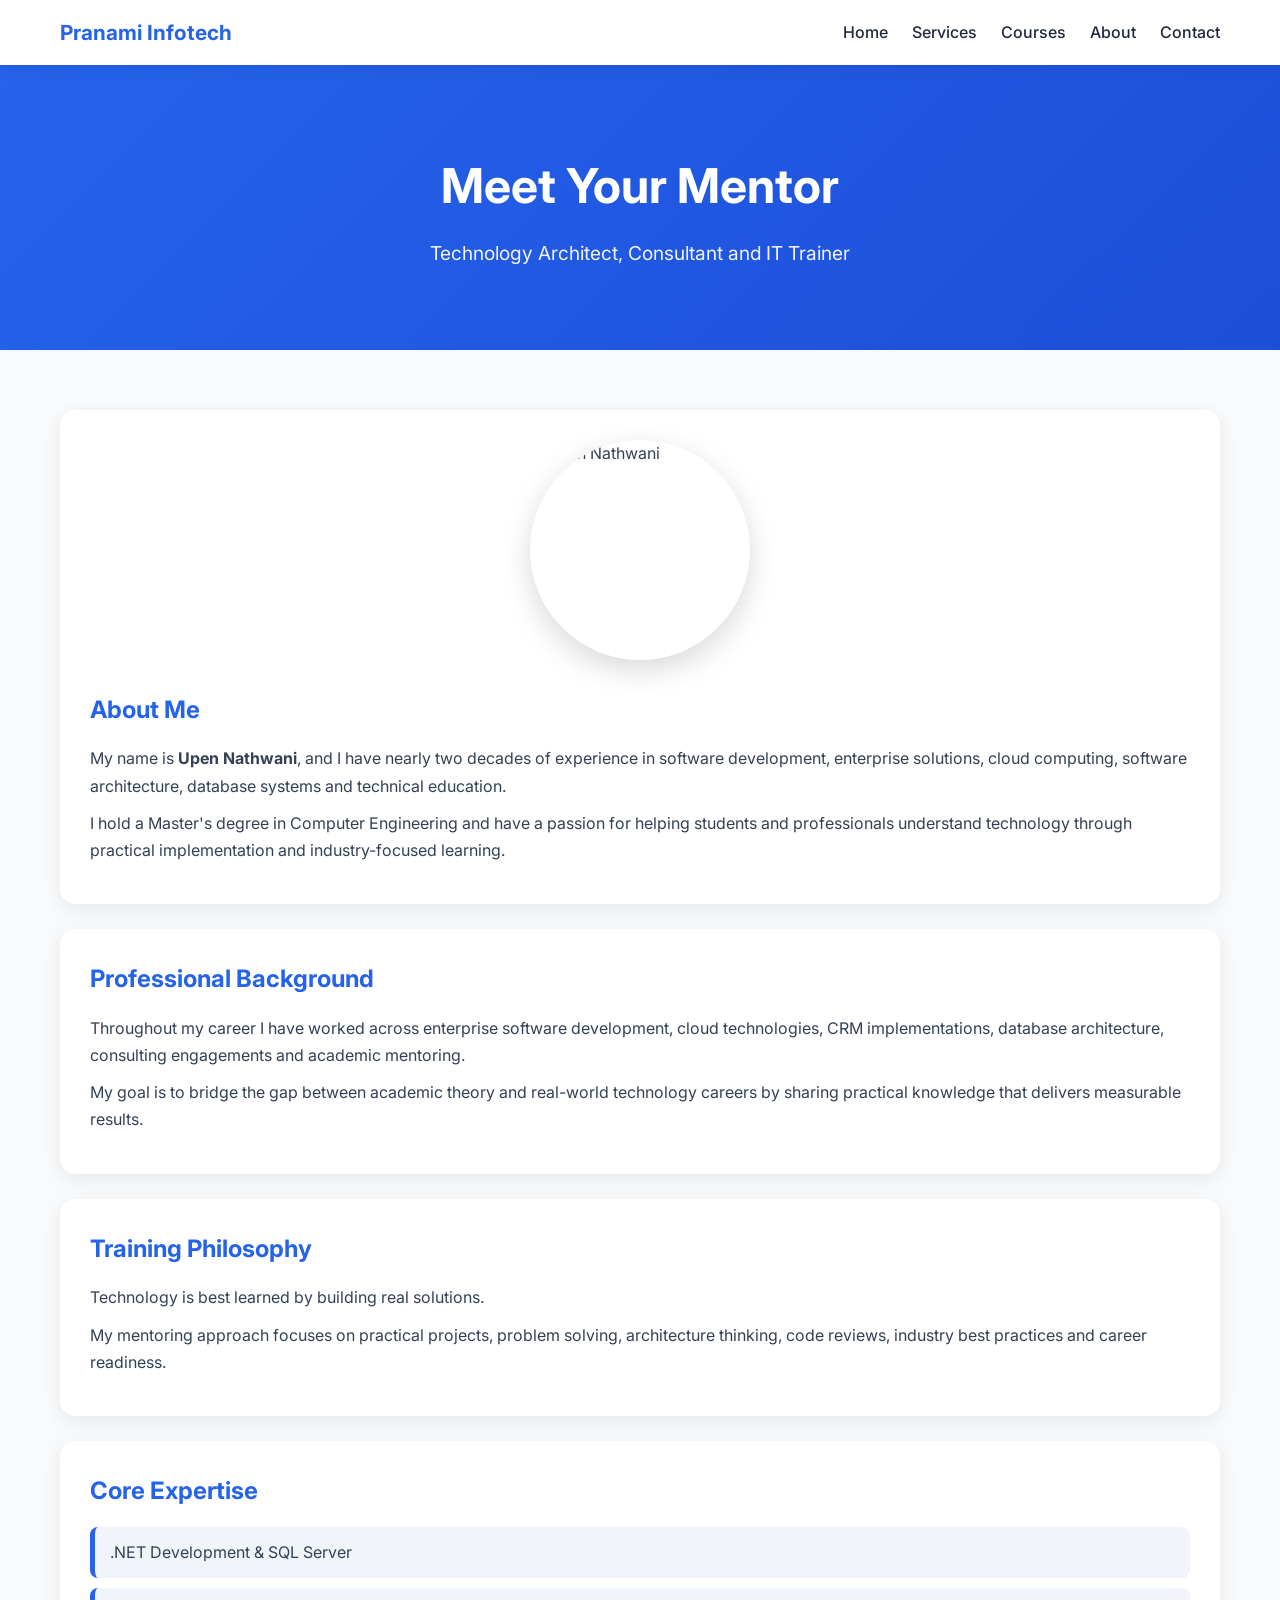
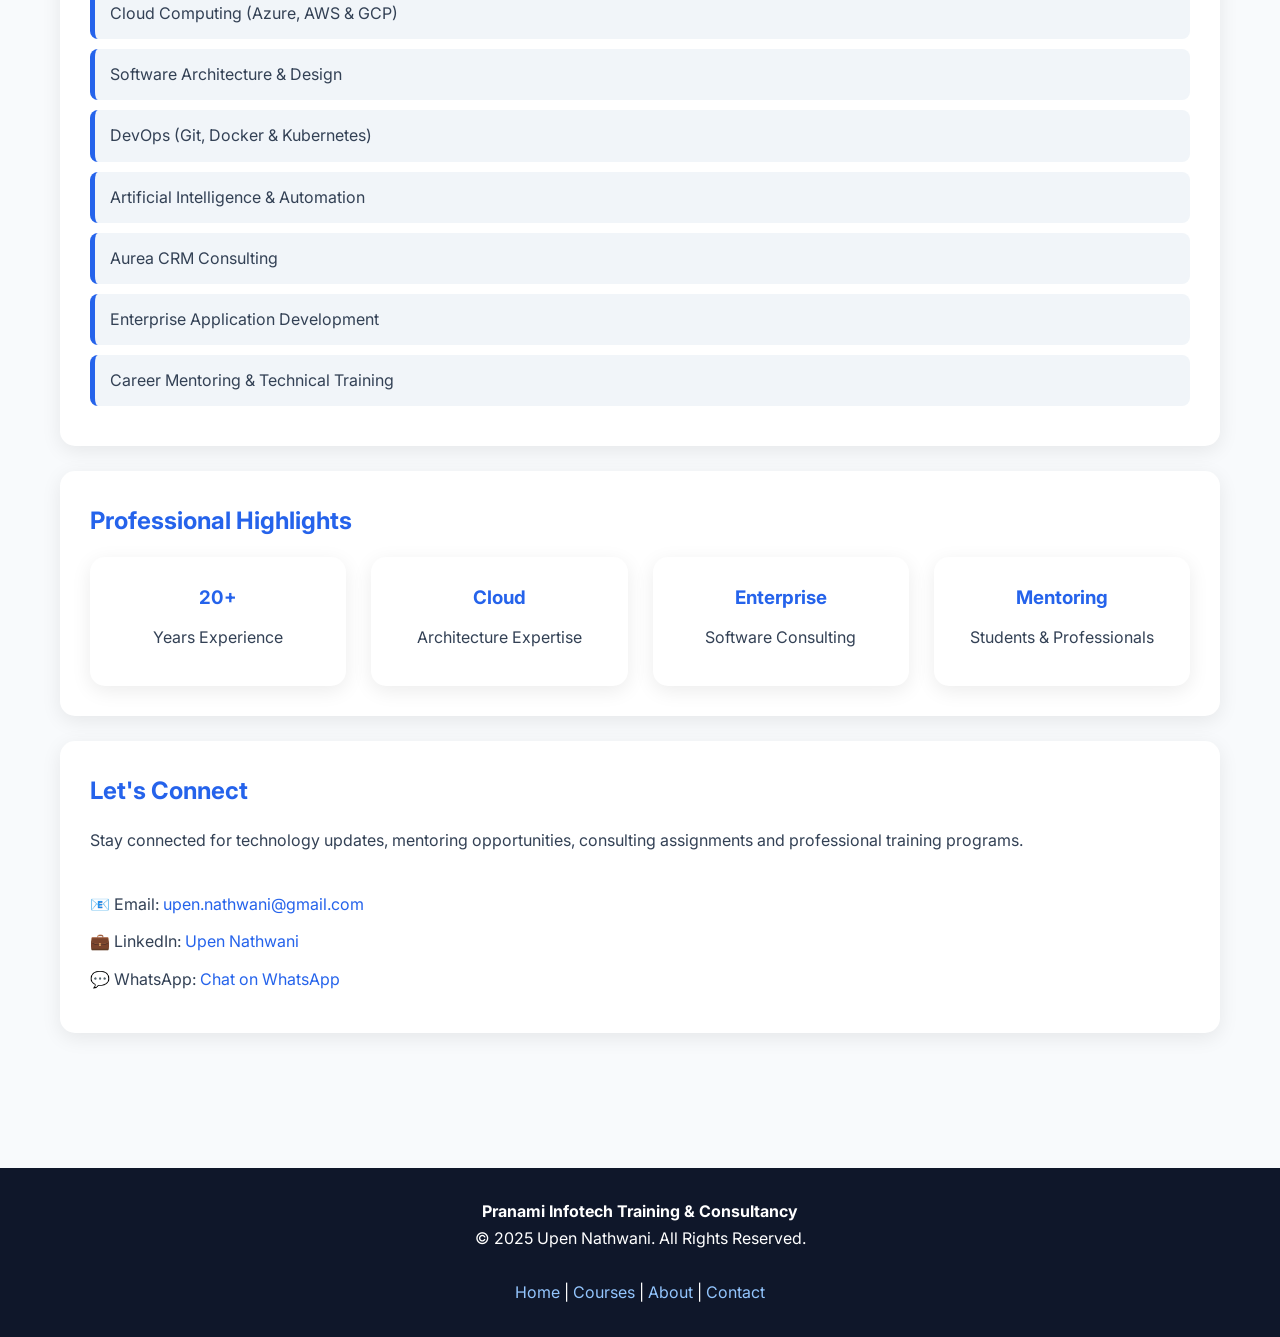
==== commit 32fd33e0: "Fix indentation and formatting in about.html" ====
--- a/about.html
+++ b/about.html
@@ -18,13 +18,14 @@
             <div class="logo">
                 Pranami Infotech
             </div>
-
+    
             <div class="nav-links">
     <a href="index.html">Home</a>
+    <a href="services.html">Services</a>
     <a href="lessons.html">Courses</a>
     <a href="about.html">About</a>
     <a href="contact.html">Contact</a>
-</div>            
+</div>
 
         </div>
     </nav>
